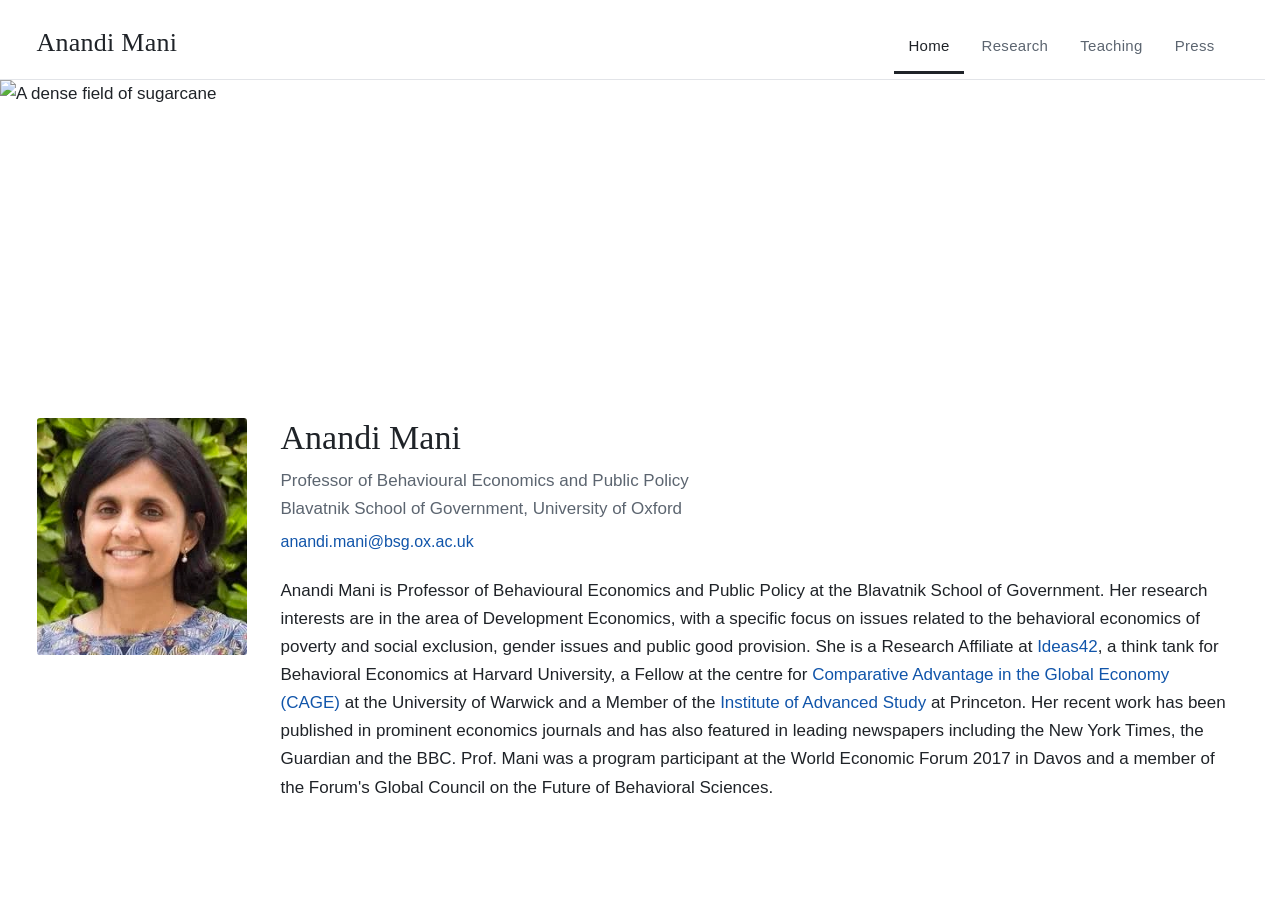
==== index.html @ c8914e3a "Rebuild site: four tabs, refreshed content, clean layout Rebuild the site around a Home/Research/Tea" ====
<!doctype html>
<html lang="en">
<head>
  <meta charset="utf-8">
  <meta name="viewport" content="width=device-width, initial-scale=1">
  <title>Anandi Mani</title>
  <meta name="description" content="Anandi Mani, Professor of Behavioural Economics and Public Policy, Blavatnik School of Government, University of Oxford.">
  <link rel="stylesheet" href="style.css">
</head>
<body>

<header class="site-header">
  <div class="wrap">
    <a class="brand" href="index.html">Anandi Mani</a>
    <nav class="tabs">
      <a class="active" href="index.html">Home</a>
      <a href="research.html">Research</a>
      <a href="teaching.html">Teaching</a>
      <a href="press.html">Press</a>
    </nav>
  </div>
</header>

<img class="banner" src="bg.jpg"
     alt="A dense field of sugarcane">

<main class="wrap">

  <div class="intro">
    <img class="photo" src="profile.jpg" alt="Anandi Mani">
    <div class="about">
      <h1 class="name">Anandi Mani</h1>
      <p class="title">
        Professor of Behavioural Economics and Public Policy<br>
        Blavatnik School of Government, University of Oxford
      </p>
      <p class="email">
        <a href="mailto:anandi.mani@bsg.ox.ac.uk">anandi.mani@bsg.ox.ac.uk</a>
      </p>
      <p>
    Anandi Mani is Professor of Behavioural Economics and Public Policy at the Blavatnik
    School of Government. Her research interests are in the area of Development Economics,
    with a specific focus on issues related to the behavioral economics of poverty and social
    exclusion, gender issues and public good provision. She is a Research Affiliate at
    <a href="https://www.ideas42.org/">Ideas42</a>, a think tank for Behavioral Economics at
    Harvard University, a Fellow at the centre for
    <a href="https://warwick.ac.uk/fac/soc/economics/research/centres/cage/">Comparative Advantage in the Global Economy (CAGE)</a>
    at the University of Warwick and a Member of the
    <a href="https://www.ias.edu/">Institute of Advanced Study</a> at Princeton. Her recent
    work has been published in prominent economics journals and has also featured in leading
    newspapers including the New York Times, the Guardian and the BBC. Prof. Mani was a
    program participant at the World Economic Forum 2017 in Davos and a member of the Forum's
    Global Council on the Future of Behavioral Sciences.
      </p>
    </div>
  </div>

</main>

</body>
</html>
---- style.css ----
/* Anandi Mani — academic site */

:root {
  --text: #1f2328;
  --muted: #5c6570;
  --link: #1155aa;
  --rule: #e2e4e8;
  --bg: #ffffff;
  --accent-bg: #f6f7f9;
  --wrap: 1240px;
}

* { box-sizing: border-box; }

html {
  -webkit-text-size-adjust: 100%;
  /* always reserve the scrollbar track, so collapsing the research
     dropdowns below one screen can't jolt the layout wider */
  scrollbar-gutter: stable;
}

body {
  margin: 0;
  background: var(--bg);
  color: var(--text);
  font-family: -apple-system, BlinkMacSystemFont, "Segoe UI", Roboto, Helvetica, Arial, sans-serif;
  font-size: 17px;
  line-height: 1.65;
}

a { color: var(--link); text-decoration: none; }
a:hover { text-decoration: underline; }

.wrap {
  max-width: var(--wrap);
  /* explicit width so the container can never shrink-wrap its content
     and change size as the research dropdowns are toggled */
  width: 100%;
  margin: 0 auto;
  /* longhand on purpose: the shorthand would reset the vertical padding
     that <main class="wrap"> inherits from the `main` rule below */
  padding-left: 24px;
  padding-right: 24px;
}

/* ---------- header / tabs ---------- */

.site-header {
  border-bottom: 1px solid var(--rule);
  background: var(--bg);
}

.site-header .wrap {
  display: flex;
  flex-wrap: wrap;
  align-items: baseline;
  justify-content: space-between;
  gap: 8px 24px;
  padding-top: 22px;
  padding-bottom: 0;
}

.brand {
  font-family: Georgia, "Times New Roman", serif;
  font-size: 26px;
  letter-spacing: 0.01em;
  color: var(--text);
  padding-bottom: 14px;
}
.brand:hover { text-decoration: none; }

.tabs {
  display: flex;
  flex-wrap: wrap;
  gap: 4px;
}

.tabs a {
  display: block;
  padding: 8px 14px 12px;
  color: var(--muted);
  font-size: 15px;
  letter-spacing: 0.02em;
  border-bottom: 3px solid transparent;
}

.tabs a:hover {
  color: var(--text);
  text-decoration: none;
  border-bottom-color: var(--rule);
}

.tabs a.active {
  color: var(--text);
  border-bottom-color: var(--text);
}

/* ---------- content ---------- */

main { padding: 48px 0 64px; }

h1 {
  font-family: Georgia, "Times New Roman", serif;
  font-size: 34px;
  font-weight: normal;
  margin: 0 0 28px;
}

h2 {
  font-size: 15px;
  font-weight: 600;
  letter-spacing: 0.09em;
  text-transform: uppercase;
  color: var(--muted);
  margin: 44px 0 14px;
  padding-bottom: 8px;
  border-bottom: 1px solid var(--rule);
}

p { margin: 0 0 16px; }

/* ---------- home ---------- */

/* full-bleed banner directly under the nav */
.banner {
  display: block;
  width: 100%;
  height: clamp(170px, 25vw, 290px);
  object-fit: cover;
  object-position: center;
}

/* photo on the left, name + bio on the right */
.intro {
  display: flex;
  align-items: flex-start;
  gap: 34px;
}

.intro .photo {
  flex: 0 0 210px;
  width: 210px;
  border-radius: 3px;
  display: block;
}

.intro .about { flex: 1 1 auto; min-width: 0; }

.intro .name {
  font-family: Georgia, "Times New Roman", serif;
  font-size: 34px;
  margin: 0 0 8px;
  font-weight: normal;
  line-height: 1.2;
}

.intro .title {
  color: var(--muted);
  font-size: 17px;
  margin: 0 0 6px;
}

.intro .email {
  font-size: 16px;
  margin: 0 0 22px;
}

/* ---------- research themes (dropdowns) ---------- */

details.theme {
  border: 1px solid var(--rule);
  border-radius: 4px;
  margin-bottom: 12px;
  background: var(--bg);
}

details.theme > summary {
  cursor: pointer;
  padding: 15px 20px;
  font-size: 18px;
  font-weight: 600;
  list-style: none;
  display: flex;
  align-items: center;
  gap: 12px;
  border-radius: 4px;
  /* reserve the divider's 1px at all times: colouring it in on open
     keeps the header row exactly the same height either way */
  border-bottom: 1px solid transparent;
}

details.theme > summary::-webkit-details-marker { display: none; }

details.theme > summary::before {
  content: "";
  flex: none;
  width: 7px;
  height: 7px;
  border-right: 2px solid var(--muted);
  border-bottom: 2px solid var(--muted);
  transform: rotate(-45deg);
  transition: transform 0.15s ease;
}

details.theme[open] > summary::before { transform: rotate(45deg); }
details.theme > summary:hover { background: var(--accent-bg); }
details.theme[open] > summary { border-bottom-color: var(--rule); }

.papers {
  list-style: none;
  margin: 0;
  padding: 8px 20px 16px;
}

.papers li {
  padding: 12px 0;
  border-bottom: 1px solid var(--rule);
}
.papers li:last-child { border-bottom: none; }

.papers .t { font-weight: 600; }
.papers .m {
  display: block;
  color: var(--muted);
  font-size: 15px;
  margin-top: 2px;
}

/* ---------- press / media ---------- */

.videos {
  display: grid;
  grid-template-columns: repeat(auto-fit, minmax(300px, 1fr));
  gap: 28px;
  margin-bottom: 8px;
}

.video figcaption {
  color: var(--muted);
  font-size: 15px;
  margin-top: 8px;
}

.ratio {
  position: relative;
  padding-top: 56.25%;
  background: var(--accent-bg);
  border-radius: 4px;
  overflow: hidden;
}

.ratio iframe {
  position: absolute;
  inset: 0;
  width: 100%;
  height: 100%;
  border: 0;
}

.links {
  list-style: none;
  margin: 0;
  padding: 0;
}

.links li {
  padding: 11px 0;
  border-bottom: 1px solid var(--rule);
}
.links li:last-child { border-bottom: none; }

.links .m {
  display: block;
  color: var(--muted);
  font-size: 15px;
  margin-top: 2px;
}

/* ---------- teaching ---------- */

.courses { list-style: none; margin: 0; padding: 0; }

.courses li {
  padding: 14px 0;
  border-bottom: 1px solid var(--rule);
}
.courses li:last-child { border-bottom: none; }

.courses .t { font-weight: 600; }
.courses .m {
  display: block;
  color: var(--muted);
  font-size: 15px;
  margin-top: 2px;
}

/* ---------- small screens ---------- */

@media (max-width: 620px) {
  body { font-size: 16px; }
  .site-header .wrap { padding-top: 18px; }
  .brand { font-size: 22px; padding-bottom: 8px; }
  .tabs a { padding: 8px 10px 10px; }
  h1 { font-size: 28px; }
  main { padding: 32px 0 48px; }

  /* stack the photo above the bio, centred */
  .intro {
    display: block;
    text-align: center;
  }
  .intro .photo {
    width: 180px;
    max-width: 55%;
    margin: 0 auto 22px;
  }
  .intro .name { font-size: 28px; }
  .intro .about { text-align: left; }
  .intro .name,
  .intro .title { text-align: center; }
}
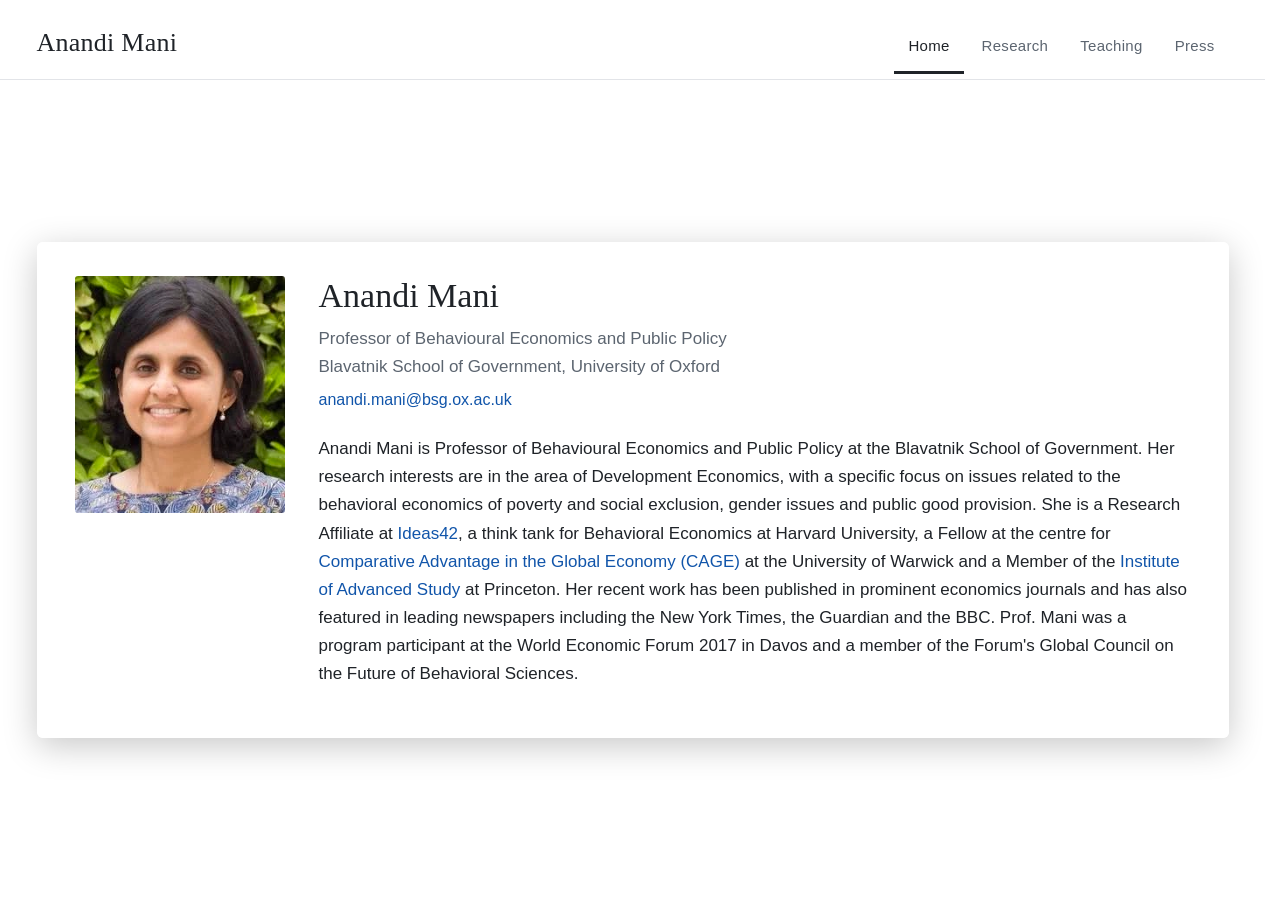
==== commit 620e0bbd: "front" ====
--- a/index.html
+++ b/index.html
@@ -7,7 +7,7 @@
   <meta name="description" content="Anandi Mani, Professor of Behavioural Economics and Public Policy, Blavatnik School of Government, University of Oxford.">
   <link rel="stylesheet" href="style.css">
 </head>
-<body>
+<body class="home">
 
 <header class="site-header">
   <div class="wrap">
@@ -21,10 +21,8 @@
   </div>
 </header>
 
-<img class="banner" src="bg.jpg"
-     alt="A dense field of sugarcane">
-
-<main class="wrap">
+<main class="hero">
+  <div class="wrap">
 
   <div class="intro">
     <img class="photo" src="profile.jpg" alt="Anandi Mani">
@@ -55,6 +53,7 @@
     </div>
   </div>
 
+  </div>
 </main>
 
 </body>
--- a/style.css
+++ b/style.css
@@ -119,22 +119,39 @@
 
 p { margin: 0 0 16px; }
 
+/* the pages no longer open with an <h1>, so drop the leading
+   margin that would otherwise double up with main's padding */
+main > :first-child { margin-top: 0; }
+
 /* ---------- home ---------- */
 
-/* full-bleed banner directly under the nav */
-.banner {
-  display: block;
-  width: 100%;
-  height: clamp(170px, 25vw, 290px);
-  object-fit: cover;
-  object-position: center;
-}
-
-/* photo on the left, name + bio on the right */
+/* the home page is a single screen: header, then the hero fills the rest */
+body.home {
+  min-height: 100vh;
+  display: flex;
+  flex-direction: column;
+}
+
+.hero {
+  flex: 1 0 auto;
+  display: flex;
+  align-items: center;
+  padding: 40px 0;
+  background: url('bg.jpg') center / cover no-repeat;
+}
+
+/* translucent card floating over the photo:
+   photo on the left, name + bio on the right */
 .intro {
   display: flex;
   align-items: flex-start;
   gap: 34px;
+  padding: 34px 38px;
+  border-radius: 6px;
+  background: rgba(255, 255, 255, 0.88);
+  backdrop-filter: blur(8px);
+  -webkit-backdrop-filter: blur(8px);
+  box-shadow: 0 8px 34px rgba(0, 0, 0, 0.22);
 }
 
 .intro .photo {
@@ -304,10 +321,13 @@
   h1 { font-size: 28px; }
   main { padding: 32px 0 48px; }
 
+  .hero { padding: 24px 0; }
+
   /* stack the photo above the bio, centred */
   .intro {
     display: block;
     text-align: center;
+    padding: 26px 22px;
   }
   .intro .photo {
     width: 180px;
